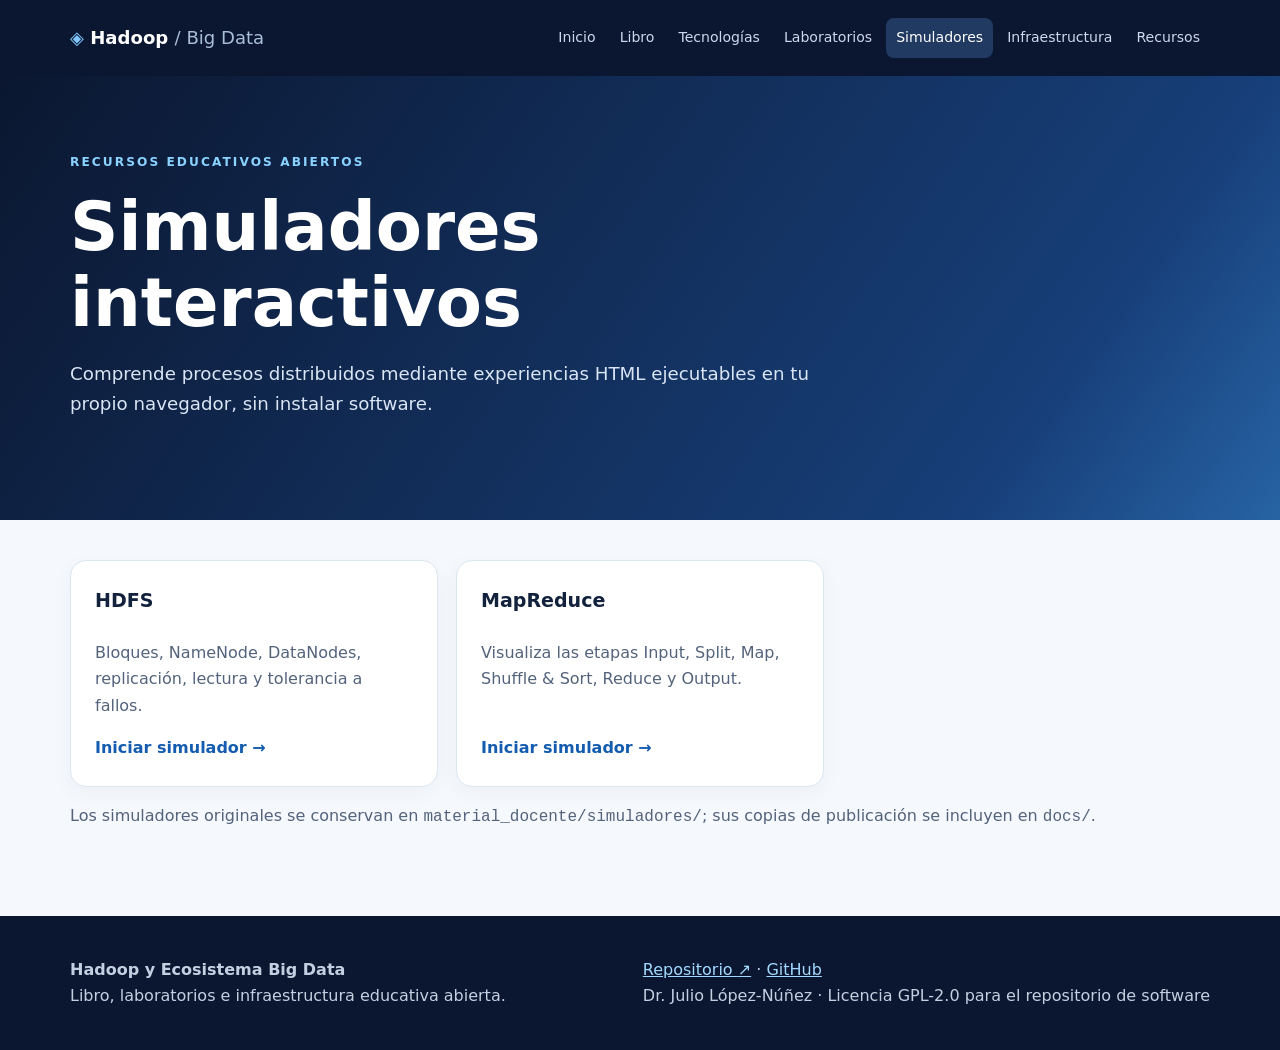
==== docs/simuladores.html @ 71e008a9 "feat(pages): add educational Big Data portal and thematic navigation" ====
<!doctype html><html lang="es"><head><meta charset="utf-8"><meta name="viewport" content="width=device-width,initial-scale=1"><meta name="description" content="Portal abierto de Hadoop, Big Data, HDFS, Hive, Spark, PySpark y Kafka. Libro, simuladores, laboratorios y entorno Docker."><title>Simuladores interactivos | Hadoop y Big Data</title><link rel="stylesheet" href="assets/css/styles.css"></head><body><a class="skip" href="#contenido">Saltar al contenido</a><header class="header"><div class="wrap topline"><a class="brand" href="index.html"><span class="brandmark">◈</span> Hadoop <span class="brandmuted">/ Big Data</span></a><button id="menu" class="menu" aria-expanded="false" aria-controls="navigation">Menú ☰</button><nav id="navigation" aria-label="Navegación principal"><a href="index.html" >Inicio</a><a href="libro.html" >Libro</a><a href="tecnologias.html" >Tecnologías</a><a href="laboratorios.html" >Laboratorios</a><a href="simuladores.html" aria-current="page">Simuladores</a><a href="infraestructura.html" >Infraestructura</a><a href="recursos.html" >Recursos</a></nav></div></header><main id="contenido"><section class="hero"><div class="wrap"><span class="eyebrow">RECURSOS EDUCATIVOS ABIERTOS</span><h1>Simuladores interactivos</h1><p>Comprende procesos distribuidos mediante experiencias HTML ejecutables en tu propio navegador, sin instalar software.</p></div></section><div class="wrap content"><section class="tiles"><article class="card"><h3>HDFS</h3><p>Bloques, NameNode, DataNodes, replicación, lectura y tolerancia a fallos.</p><a class="cta" href="simulador_hdfs.html">Iniciar simulador →</a></article><article class="card"><h3>MapReduce</h3><p>Visualiza las etapas Input, Split, Map, Shuffle & Sort, Reduce y Output.</p><a class="cta" href="simulador_mapreduce.html">Iniciar simulador →</a></article></section><p class="muted">Los simuladores originales se conservan en <code>material_docente/simuladores/</code>; sus copias de publicación se incluyen en <code>docs/</code>.</p></div></main><footer><div class="wrap footergrid"><p><strong>Hadoop y Ecosistema Big Data</strong><br>Libro, laboratorios e infraestructura educativa abierta.</p><p><a href="https://github.com/juliopez/Hadoop/blob/master/README.md" target="_blank" rel="noopener noreferrer">Repositorio <span aria-hidden="true">↗</span></a> · <a href="https://github.com/juliopez/Hadoop" rel="noopener">GitHub</a><br>Dr. Julio López-Núñez · Licencia GPL-2.0 para el repositorio de software</p></div></footer><script src="assets/js/main.js" defer></script></body></html>
---- docs/assets/css/styles.css ----
:root{color-scheme:light;--bg:#f5f8fc;--ink:#12213c;--muted:#53637c;--line:#dce6f1;--primary:#2563ba;--deep:#0b1730;--paper:#fff}*{box-sizing:border-box}html{scroll-behavior:smooth}body{margin:0;background:var(--bg);font:16px/1.65 system-ui,-apple-system,Segoe UI,sans-serif;color:var(--ink)}a{color:#145caf}a:hover{text-decoration-thickness:2px}.wrap{width:min(1140px,calc(100% - 36px));margin:auto}.skip{position:absolute;left:-10000px;top:0;background:white;padding:12px;z-index:5}.skip:focus{left:12px}.header{background:#0b1730;color:white}.topline{display:flex;justify-content:space-between;gap:16px;align-items:center;min-height:76px}.brand{color:white;text-decoration:none;font-size:1.13rem;font-weight:800;white-space:nowrap}.brandmark{color:#82c8ff}.brandmuted{color:#aabdd9;font-weight:500}nav{display:flex;flex-wrap:wrap;gap:4px}nav a{font-size:.88rem;color:#ccd9ec;text-decoration:none;padding:8px 10px;border-radius:8px}nav a:hover,nav a[aria-current=page]{background:#213a61;color:white}.menu{display:none;background:#213a61;border:1px solid #516987;color:white;border-radius:8px;padding:9px 14px;font:inherit}.hero{background:linear-gradient(125deg,#0b1730,#173f79 80%,#2763a4);color:white;padding:72px 0 82px}.eyebrow{font-size:.76rem;font-weight:800;letter-spacing:.17em;color:#8ad2ff}.hero h1{font-size:clamp(2.2rem,5.3vw,4.2rem);line-height:1.12;max-width:890px;margin:16px 0 18px}.hero p{max-width:760px;font-size:1.14rem;color:#d9e5f4}.content{padding:40px 0 70px}h2{font-size:1.5rem;margin:30px 0 17px}h3{margin:0 0 8px;font-size:1.19rem}.welcome{max-width:850px;margin-bottom:26px}.tiles{display:grid;grid-template-columns:repeat(3,minmax(0,1fr));gap:18px}.card,.notice,.feature,.resource{background:var(--paper);border:1px solid var(--line);border-radius:16px;box-shadow:0 6px 22px #10284a0a}.card{padding:24px;display:flex;flex-direction:column;transition:transform .2s}.card:hover{transform:translateY(-3px)}.card p{color:var(--muted);flex:1}.cta{font-weight:700;text-decoration:none}.notice{padding:22px;margin:32px 0;background:#eaf3ff}.resources{display:grid;grid-template-columns:repeat(2,minmax(0,1fr));gap:12px}.resource{padding:14px 18px}.resource a{font-weight:650;text-decoration:none}.resource a:hover{text-decoration:underline}.feature{display:flex;align-items:center;gap:25px;padding:22px}.feature img{width:165px;max-width:32%;border-radius:8px}.muted{color:var(--muted)}.primary{display:inline-block;padding:10px 16px;background:var(--primary);color:white;border-radius:10px;text-decoration:none;font-weight:700}pre{background:#14233c;color:#e0efff;border-radius:12px;padding:20px;overflow:auto}code{font-family:ui-monospace,SFMono-Regular,Consolas,monospace}footer{background:#0b1730;color:#c4d0e2;padding:25px 0}.footergrid{display:flex;justify-content:space-between;gap:28px;flex-wrap:wrap}footer a{color:#a3d9ff}@media(max-width:940px){.topline{flex-wrap:wrap;padding:16px 0}.menu{display:block;margin-left:auto}nav{display:none;width:100%;flex-direction:column}nav.open{display:flex}nav a{padding:10px 12px}.tiles{grid-template-columns:repeat(2,minmax(0,1fr))}}@media(max-width:640px){.hero{padding:47px 0 53px}.tiles,.resources{grid-template-columns:1fr}.feature{flex-direction:column;align-items:start}.feature img{max-width:100%}}
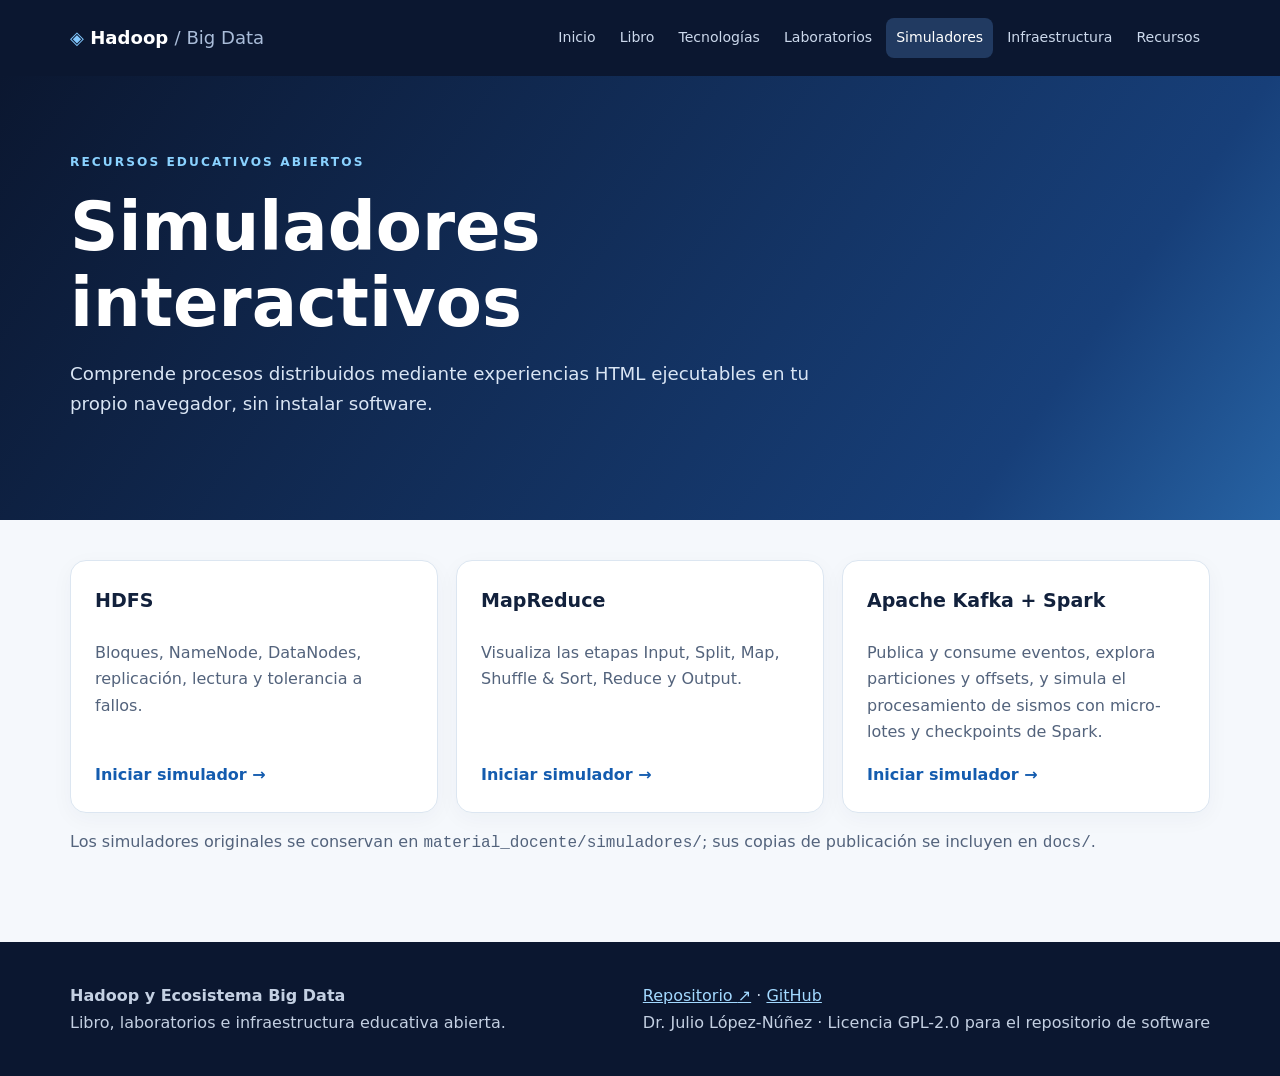
==== commit 7e9d9824: "feat: agregar simulador Kafka al catálogo del portal" ====
--- a/docs/simuladores.html
+++ b/docs/simuladores.html
@@ -1 +1 @@
-<!doctype html><html lang="es"><head><meta charset="utf-8"><meta name="viewport" content="width=device-width,initial-scale=1"><meta name="description" content="Portal abierto de Hadoop, Big Data, HDFS, Hive, Spark, PySpark y Kafka. Libro, simuladores, laboratorios y entorno Docker."><title>Simuladores interactivos | Hadoop y Big Data</title><link rel="stylesheet" href="assets/css/styles.css"></head><body><a class="skip" href="#contenido">Saltar al contenido</a><header class="header"><div class="wrap topline"><a class="brand" href="index.html"><span class="brandmark">◈</span> Hadoop <span class="brandmuted">/ Big Data</span></a><button id="menu" class="menu" aria-expanded="false" aria-controls="navigation">Menú ☰</button><nav id="navigation" aria-label="Navegación principal"><a href="index.html" >Inicio</a><a href="libro.html" >Libro</a><a href="tecnologias.html" >Tecnologías</a><a href="laboratorios.html" >Laboratorios</a><a href="simuladores.html" aria-current="page">Simuladores</a><a href="infraestructura.html" >Infraestructura</a><a href="recursos.html" >Recursos</a></nav></div></header><main id="contenido"><section class="hero"><div class="wrap"><span class="eyebrow">RECURSOS EDUCATIVOS ABIERTOS</span><h1>Simuladores interactivos</h1><p>Comprende procesos distribuidos mediante experiencias HTML ejecutables en tu propio navegador, sin instalar software.</p></div></section><div class="wrap content"><section class="tiles"><article class="card"><h3>HDFS</h3><p>Bloques, NameNode, DataNodes, replicación, lectura y tolerancia a fallos.</p><a class="cta" href="simulador_hdfs.html">Iniciar simulador →</a></article><article class="card"><h3>MapReduce</h3><p>Visualiza las etapas Input, Split, Map, Shuffle & Sort, Reduce y Output.</p><a class="cta" href="simulador_mapreduce.html">Iniciar simulador →</a></article></section><p class="muted">Los simuladores originales se conservan en <code>material_docente/simuladores/</code>; sus copias de publicación se incluyen en <code>docs/</code>.</p></div></main><footer><div class="wrap footergrid"><p><strong>Hadoop y Ecosistema Big Data</strong><br>Libro, laboratorios e infraestructura educativa abierta.</p><p><a href="https://github.com/juliopez/Hadoop/blob/master/README.md" target="_blank" rel="noopener noreferrer">Repositorio <span aria-hidden="true">↗</span></a> · <a href="https://github.com/juliopez/Hadoop" rel="noopener">GitHub</a><br>Dr. Julio López-Núñez · Licencia GPL-2.0 para el repositorio de software</p></div></footer><script src="assets/js/main.js" defer></script></body></html>+<!doctype html><html lang="es"><head><meta charset="utf-8"><meta name="viewport" content="width=device-width,initial-scale=1"><meta name="description" content="Portal abierto de Hadoop, Big Data, HDFS, Hive, Spark, PySpark y Kafka. Libro, simuladores, laboratorios y entorno Docker."><title>Simuladores interactivos | Hadoop y Big Data</title><link rel="stylesheet" href="assets/css/styles.css"></head><body><a class="skip" href="#contenido">Saltar al contenido</a><header class="header"><div class="wrap topline"><a class="brand" href="index.html"><span class="brandmark">◈</span> Hadoop <span class="brandmuted">/ Big Data</span></a><button id="menu" class="menu" aria-expanded="false" aria-controls="navigation">Menú ☰</button><nav id="navigation" aria-label="Navegación principal"><a href="index.html" >Inicio</a><a href="libro.html" >Libro</a><a href="tecnologias.html" >Tecnologías</a><a href="laboratorios.html" >Laboratorios</a><a href="simuladores.html" aria-current="page">Simuladores</a><a href="infraestructura.html" >Infraestructura</a><a href="recursos.html" >Recursos</a></nav></div></header><main id="contenido"><section class="hero"><div class="wrap"><span class="eyebrow">RECURSOS EDUCATIVOS ABIERTOS</span><h1>Simuladores interactivos</h1><p>Comprende procesos distribuidos mediante experiencias HTML ejecutables en tu propio navegador, sin instalar software.</p></div></section><div class="wrap content"><section class="tiles"><article class="card"><h3>HDFS</h3><p>Bloques, NameNode, DataNodes, replicación, lectura y tolerancia a fallos.</p><a class="cta" href="simulador_hdfs.html">Iniciar simulador →</a></article><article class="card"><h3>MapReduce</h3><p>Visualiza las etapas Input, Split, Map, Shuffle & Sort, Reduce y Output.</p><a class="cta" href="simulador_mapreduce.html">Iniciar simulador →</a></article><article class="card"><h3>Apache Kafka + Spark</h3><p>Publica y consume eventos, explora particiones y offsets, y simula el procesamiento de sismos con micro-lotes y checkpoints de Spark.</p><a class="cta" href="simulador_kafka.html">Iniciar simulador →</a></article></section><p class="muted">Los simuladores originales se conservan en <code>material_docente/simuladores/</code>; sus copias de publicación se incluyen en <code>docs/</code>.</p></div></main><footer><div class="wrap footergrid"><p><strong>Hadoop y Ecosistema Big Data</strong><br>Libro, laboratorios e infraestructura educativa abierta.</p><p><a href="https://github.com/juliopez/Hadoop/blob/master/README.md" target="_blank" rel="noopener noreferrer">Repositorio <span aria-hidden="true">↗</span></a> · <a href="https://github.com/juliopez/Hadoop" rel="noopener">GitHub</a><br>Dr. Julio López-Núñez · Licencia GPL-2.0 para el repositorio de software</p></div></footer><script src="assets/js/main.js" defer></script></body></html>
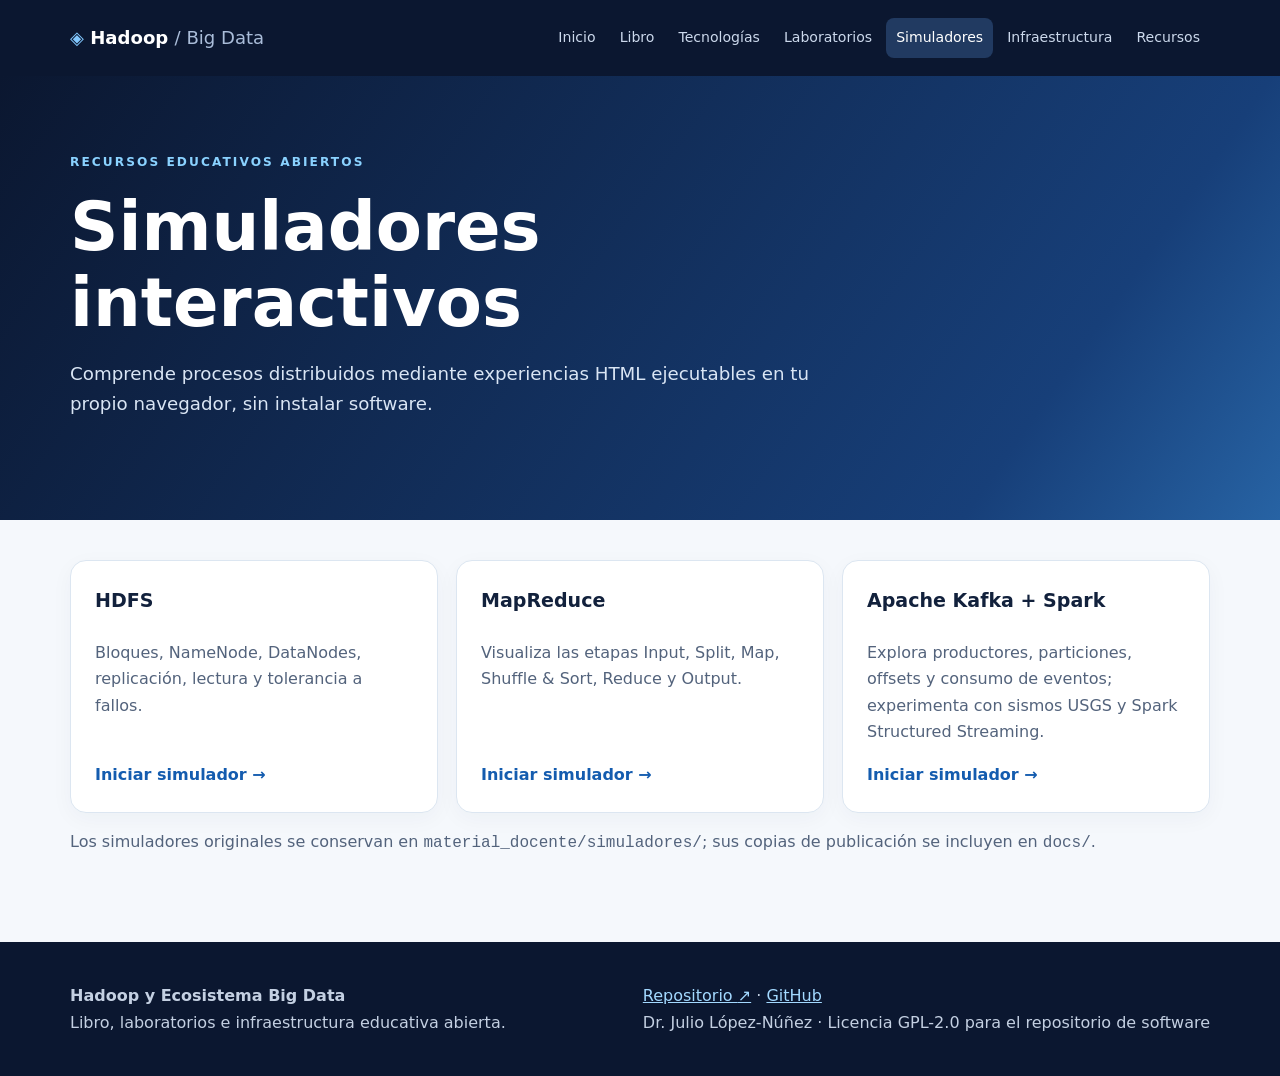
==== commit cedff114: "feat(kafka): integrar simulador en material_docente/simuladores y portal Pages" ====
--- a/docs/simuladores.html
+++ b/docs/simuladores.html
@@ -1 +1 @@
-<!doctype html><html lang="es"><head><meta charset="utf-8"><meta name="viewport" content="width=device-width,initial-scale=1"><meta name="description" content="Portal abierto de Hadoop, Big Data, HDFS, Hive, Spark, PySpark y Kafka. Libro, simuladores, laboratorios y entorno Docker."><title>Simuladores interactivos | Hadoop y Big Data</title><link rel="stylesheet" href="assets/css/styles.css"></head><body><a class="skip" href="#contenido">Saltar al contenido</a><header class="header"><div class="wrap topline"><a class="brand" href="index.html"><span class="brandmark">◈</span> Hadoop <span class="brandmuted">/ Big Data</span></a><button id="menu" class="menu" aria-expanded="false" aria-controls="navigation">Menú ☰</button><nav id="navigation" aria-label="Navegación principal"><a href="index.html" >Inicio</a><a href="libro.html" >Libro</a><a href="tecnologias.html" >Tecnologías</a><a href="laboratorios.html" >Laboratorios</a><a href="simuladores.html" aria-current="page">Simuladores</a><a href="infraestructura.html" >Infraestructura</a><a href="recursos.html" >Recursos</a></nav></div></header><main id="contenido"><section class="hero"><div class="wrap"><span class="eyebrow">RECURSOS EDUCATIVOS ABIERTOS</span><h1>Simuladores interactivos</h1><p>Comprende procesos distribuidos mediante experiencias HTML ejecutables en tu propio navegador, sin instalar software.</p></div></section><div class="wrap content"><section class="tiles"><article class="card"><h3>HDFS</h3><p>Bloques, NameNode, DataNodes, replicación, lectura y tolerancia a fallos.</p><a class="cta" href="simulador_hdfs.html">Iniciar simulador →</a></article><article class="card"><h3>MapReduce</h3><p>Visualiza las etapas Input, Split, Map, Shuffle & Sort, Reduce y Output.</p><a class="cta" href="simulador_mapreduce.html">Iniciar simulador →</a></article><article class="card"><h3>Apache Kafka + Spark</h3><p>Publica y consume eventos, explora particiones y offsets, y simula el procesamiento de sismos con micro-lotes y checkpoints de Spark.</p><a class="cta" href="simulador_kafka.html">Iniciar simulador →</a></article></section><p class="muted">Los simuladores originales se conservan en <code>material_docente/simuladores/</code>; sus copias de publicación se incluyen en <code>docs/</code>.</p></div></main><footer><div class="wrap footergrid"><p><strong>Hadoop y Ecosistema Big Data</strong><br>Libro, laboratorios e infraestructura educativa abierta.</p><p><a href="https://github.com/juliopez/Hadoop/blob/master/README.md" target="_blank" rel="noopener noreferrer">Repositorio <span aria-hidden="true">↗</span></a> · <a href="https://github.com/juliopez/Hadoop" rel="noopener">GitHub</a><br>Dr. Julio López-Núñez · Licencia GPL-2.0 para el repositorio de software</p></div></footer><script src="assets/js/main.js" defer></script></body></html>+<!doctype html><html lang="es"><head><meta charset="utf-8"><meta name="viewport" content="width=device-width,initial-scale=1"><meta name="description" content="Portal abierto de Hadoop, Big Data, HDFS, Hive, Spark, PySpark y Kafka. Libro, simuladores, laboratorios y entorno Docker."><title>Simuladores interactivos | Hadoop y Big Data</title><link rel="stylesheet" href="assets/css/styles.css"></head><body><a class="skip" href="#contenido">Saltar al contenido</a><header class="header"><div class="wrap topline"><a class="brand" href="index.html"><span class="brandmark">◈</span> Hadoop <span class="brandmuted">/ Big Data</span></a><button id="menu" class="menu" aria-expanded="false" aria-controls="navigation">Menú ☰</button><nav id="navigation" aria-label="Navegación principal"><a href="index.html" >Inicio</a><a href="libro.html" >Libro</a><a href="tecnologias.html" >Tecnologías</a><a href="laboratorios.html" >Laboratorios</a><a href="simuladores.html" aria-current="page">Simuladores</a><a href="infraestructura.html" >Infraestructura</a><a href="recursos.html" >Recursos</a></nav></div></header><main id="contenido"><section class="hero"><div class="wrap"><span class="eyebrow">RECURSOS EDUCATIVOS ABIERTOS</span><h1>Simuladores interactivos</h1><p>Comprende procesos distribuidos mediante experiencias HTML ejecutables en tu propio navegador, sin instalar software.</p></div></section><div class="wrap content"><section class="tiles"><article class="card"><h3>HDFS</h3><p>Bloques, NameNode, DataNodes, replicación, lectura y tolerancia a fallos.</p><a class="cta" href="simulador_hdfs.html">Iniciar simulador →</a></article><article class="card"><h3>MapReduce</h3><p>Visualiza las etapas Input, Split, Map, Shuffle & Sort, Reduce y Output.</p><a class="cta" href="simulador_mapreduce.html">Iniciar simulador →</a></article><article class="card"><h3>Apache Kafka + Spark</h3><p>Explora productores, particiones, offsets y consumo de eventos; experimenta con sismos USGS y Spark Structured Streaming.</p><a class="cta" href="simulador_kafka.html">Iniciar simulador →</a></article></section><p class="muted">Los simuladores originales se conservan en <code>material_docente/simuladores/</code>; sus copias de publicación se incluyen en <code>docs/</code>.</p></div></main><footer><div class="wrap footergrid"><p><strong>Hadoop y Ecosistema Big Data</strong><br>Libro, laboratorios e infraestructura educativa abierta.</p><p><a href="https://github.com/juliopez/Hadoop/blob/master/README.md" target="_blank" rel="noopener noreferrer">Repositorio <span aria-hidden="true">↗</span></a> · <a href="https://github.com/juliopez/Hadoop" rel="noopener">GitHub</a><br>Dr. Julio López-Núñez · Licencia GPL-2.0 para el repositorio de software</p></div></footer><script src="assets/js/main.js" defer></script></body></html>
